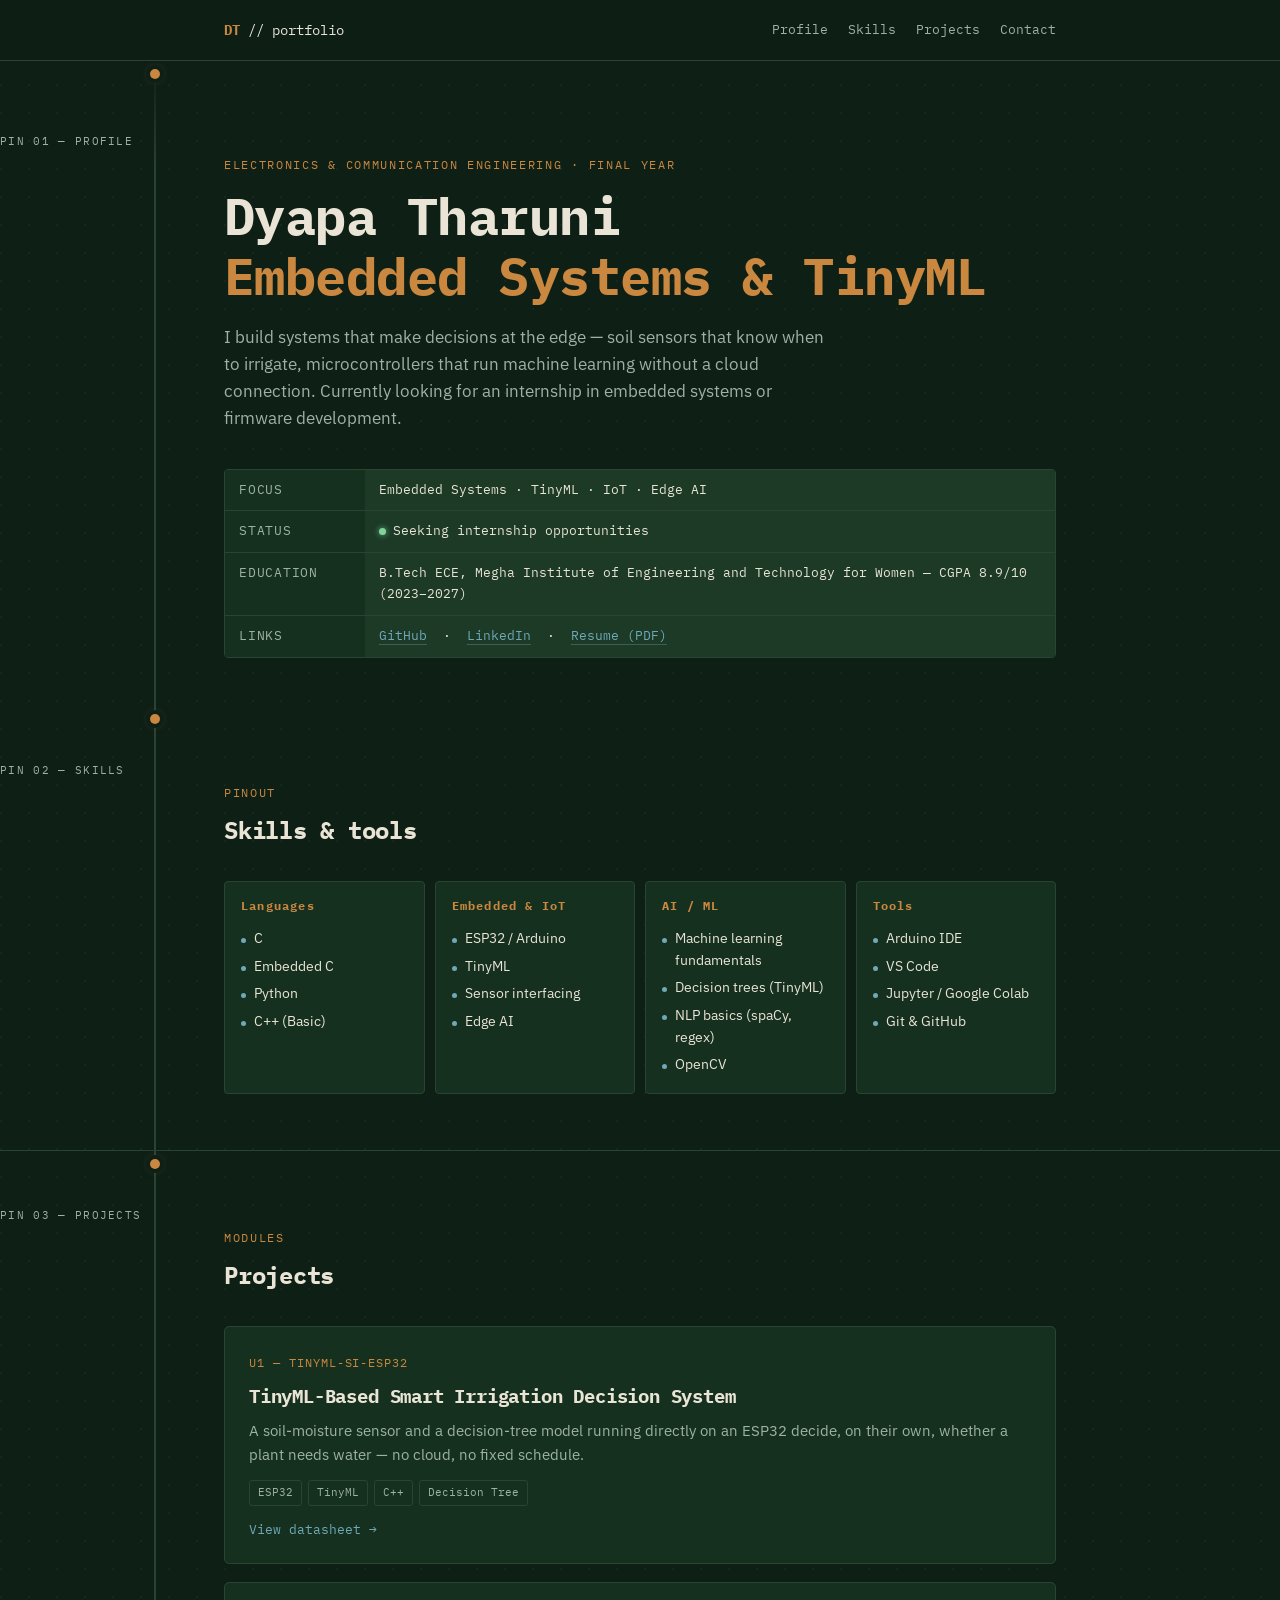
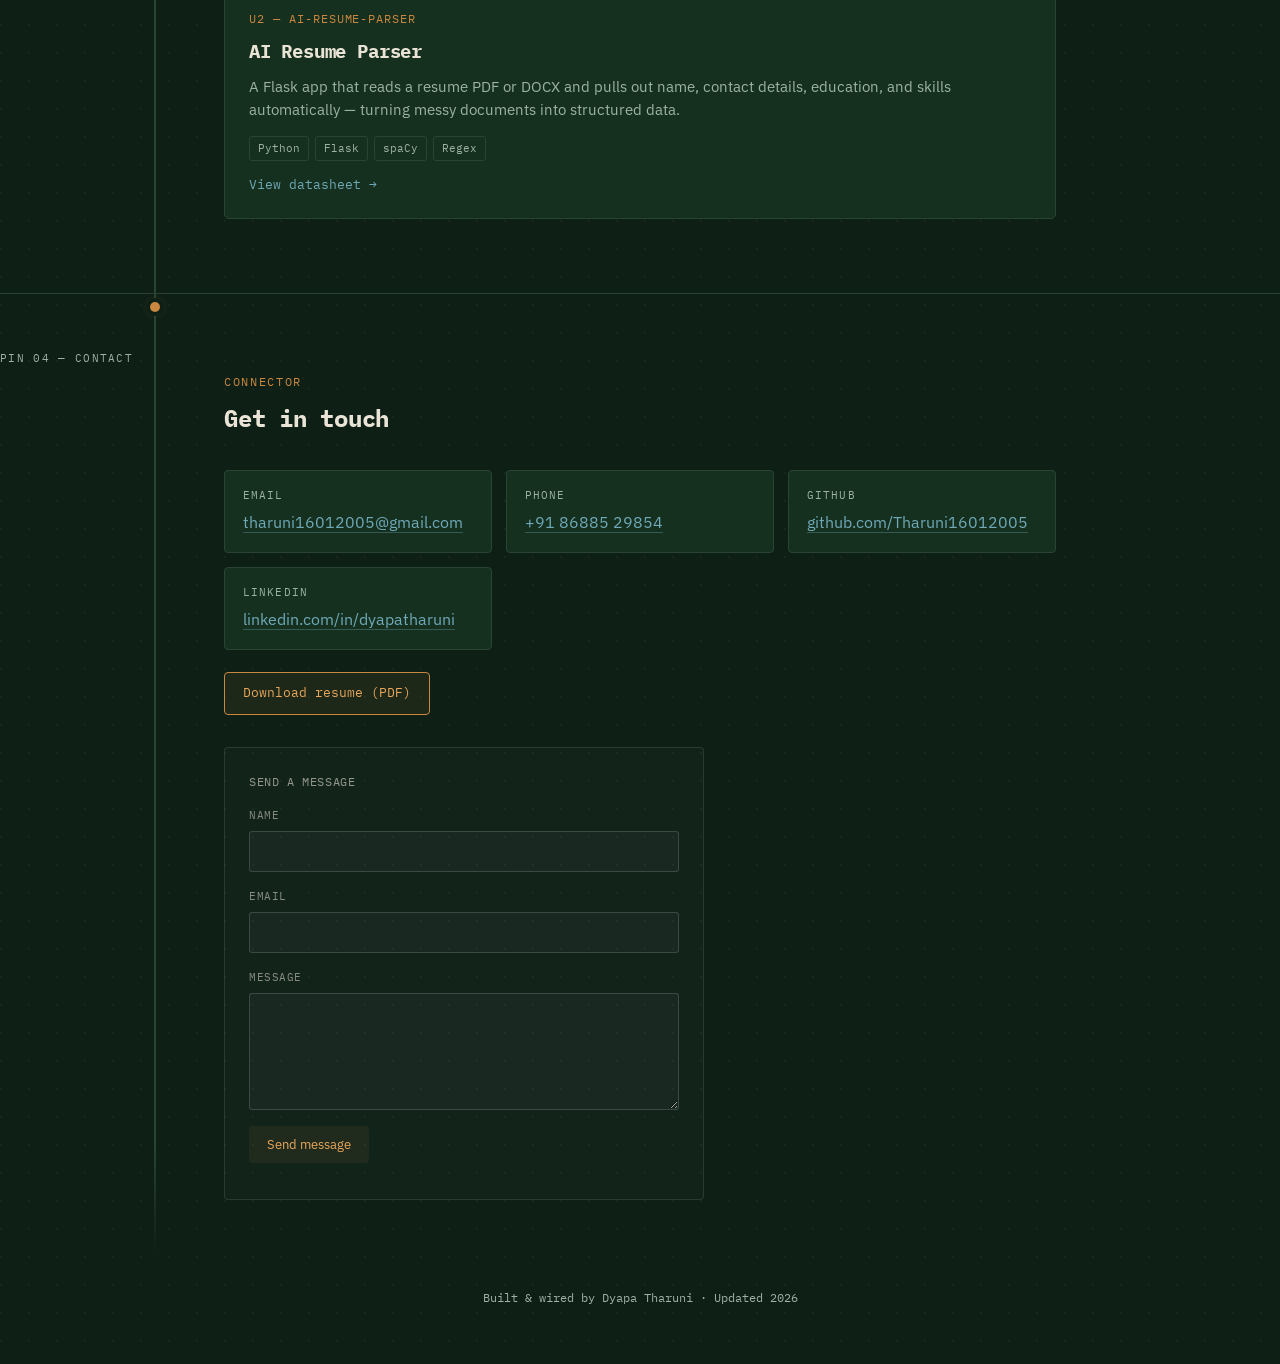
==== index.html @ a43b8faa "Update index.html" ====
<!DOCTYPE html>
<html lang="en">
<head>
<meta charset="UTF-8">
<meta name="viewport" content="width=device-width, initial-scale=1.0">
<title>Dyapa Tharuni — Embedded Systems & TinyML</title>
<meta name="description" content="Portfolio of Dyapa Tharuni, ECE student building embedded systems, TinyML, and IoT projects.">
<link rel="preconnect" href="https://fonts.googleapis.com">
<link rel="preconnect" href="https://fonts.gstatic.com" crossorigin>
<link href="https://fonts.googleapis.com/css2?family=IBM+Plex+Mono:wght@400;500;600&family=IBM+Plex+Sans:wght@400;500;600&display=swap" rel="stylesheet">
<link rel="stylesheet" href="css/style.css">
</head>
<body>

<nav class="site-nav">
  <div class="wrap">
    <a href="#top" class="nav-mark"><strong>DT</strong> // portfolio</a>
    <div class="nav-links">
      <a href="#profile">Profile</a>
      <a href="#skills">Skills</a>
      <a href="#projects">Projects</a>
      <a href="#contact">Contact</a>
    </div>
  </div>
</nav>

<div class="board" id="top">
  <div class="trace-rail" aria-hidden="true"></div>

  <header class="hero pin" id="profile" data-pin="PIN 01 — PROFILE">
    <div class="wrap">
      <span class="pin-marker" aria-hidden="true"></span>
      <span class="eyebrow">Electronics &amp; Communication Engineering · Final Year</span>
      <h1>Dyapa Tharuni<br><span class="role">Embedded Systems &amp; TinyML</span></h1>
      <p class="lede">
        I build systems that make decisions at the edge — soil sensors that
        know when to irrigate, microcontrollers that run machine learning
        without a cloud connection. Currently looking for an internship in
        embedded systems or firmware development.
      </p>

      <div class="spec-table">
        <div class="spec-row">
          <div class="k">FOCUS</div>
          <div class="v">Embedded Systems · TinyML · IoT · Edge AI</div>
        </div>
        <div class="spec-row">
          <div class="k">STATUS</div>
          <div class="v"><span class="status-dot" aria-hidden="true"></span>Seeking internship opportunities</div>
        </div>
        <div class="spec-row">
          <div class="k">EDUCATION</div>
          <div class="v">B.Tech ECE, Megha Institute of Engineering and Technology for Women — CGPA 8.9/10 (2023–2027)</div>
        </div>
        <div class="spec-row">
          <div class="k">LINKS</div>
          <div class="v">
            <a href="https://github.com/Tharuni16012005" target="_blank" rel="noopener">GitHub</a>
            &nbsp;·&nbsp;
            <a href="https://www.linkedin.com/in/dyapatharuni/" target="_blank" rel="noopener">LinkedIn</a>
            &nbsp;·&nbsp;
            <a href="assets/resume/Dyapa_Tharuni_Resume.pdf" target="_blank" rel="noopener">Resume (PDF)</a>
          </div>
        </div>
      </div>
    </div>
  </header>

  <section class="pin" id="skills" data-pin="PIN 02 — SKILLS">
    <div class="wrap">
      <span class="pin-marker" aria-hidden="true"></span>
      <div class="section-head">
        <span class="eyebrow">Pinout</span>
        <h2>Skills &amp; tools</h2>
      </div>
      <div class="pinout">
        <div class="pinout-group">
          <h3>Languages</h3>
          <ul>
            <li>C</li>
            <li>Embedded C</li>
            <li>Python</li>
            <li>C++ (Basic)</li>
          </ul>
        </div>
        <div class="pinout-group">
          <h3>Embedded &amp; IoT</h3>
          <ul>
            <li>ESP32 / Arduino</li>
            <li>TinyML</li>
            <li>Sensor interfacing</li>
            <li>Edge AI</li>
          </ul>
        </div>
        <div class="pinout-group">
          <h3>AI / ML</h3>
          <ul>
            <li>Machine learning fundamentals</li>
            <li>Decision trees (TinyML)</li>
            <li>NLP basics (spaCy, regex)</li>
            <li>OpenCV</li>
          </ul>
        </div>
        <div class="pinout-group">
          <h3>Tools</h3>
          <ul>
            <li>Arduino IDE</li>
            <li>VS Code</li>
            <li>Jupyter / Google Colab</li>
            <li>Git &amp; GitHub</li>
          </ul>
        </div>
      </div>
    </div>
  </section>

  <section class="pin" id="projects" data-pin="PIN 03 — PROJECTS">
    <div class="wrap">
      <span class="pin-marker" aria-hidden="true"></span>
      <div class="section-head">
        <span class="eyebrow">Modules</span>
        <h2>Projects</h2>
      </div>

      <a class="project-card" href="projects/tinyml-irrigation.html">
        <span class="chip-label">U1 — TINYML-SI-ESP32</span>
        <h3>TinyML-Based Smart Irrigation Decision System</h3>
        <p>
          A soil-moisture sensor and a decision-tree model running directly
          on an ESP32 decide, on their own, whether a plant needs water —
          no cloud, no fixed schedule.
        </p>
        <div class="tag-row">
          <span class="tag">ESP32</span>
          <span class="tag">TinyML</span>
          <span class="tag">C++</span>
          <span class="tag">Decision Tree</span>
        </div>
        <div class="view-more">View datasheet →</div>
      </a>

      <a class="project-card" href="projects/resume-parser.html">
        <span class="chip-label">U2 — AI-RESUME-PARSER</span>
        <h3>AI Resume Parser</h3>
        <p>
          A Flask app that reads a resume PDF or DOCX and pulls out name,
          contact details, education, and skills automatically — turning
          messy documents into structured data.
        </p>
        <div class="tag-row">
          <span class="tag">Python</span>
          <span class="tag">Flask</span>
          <span class="tag">spaCy</span>
          <span class="tag">Regex</span>
        </div>
        <div class="view-more">View datasheet →</div>
      </a>
    </div>
  </section>

  <section class="pin" id="contact" data-pin="PIN 04 — CONTACT">
    <div class="wrap">
      <span class="pin-marker" aria-hidden="true"></span>
      <div class="section-head">
        <span class="eyebrow">Connector</span>
        <h2>Get in touch</h2>
      </div>
      <div class="contact-grid">
        <div class="contact-item">
          <span class="k">EMAIL</span>
          <a href="mailto:tharuni16012005@gmail.com">tharuni16012005@gmail.com</a>
        </div>
        <div class="contact-item">
          <span class="k">PHONE</span>
          <a href="tel:+918688529854">+91 86885 29854</a>
        </div>
        <div class="contact-item">
          <span class="k">GITHUB</span>
          <a href="https://github.com/Tharuni16012005" target="_blank" rel="noopener">github.com/Tharuni16012005</a>
        </div>
        <div class="contact-item">
          <span class="k">LINKEDIN</span>
          <a href="https://www.linkedin.com/in/dyapatharuni/" target="_blank" rel="noopener">linkedin.com/in/dyapatharuni</a>
        </div>
      </div>

      <p style="margin-top:22px;">
        <a class="btn" href="assets/resume/Dyapa_Tharuni_Resume.pdf" target="_blank" rel="noopener">Download resume (PDF)</a>
      </p>

      <!-- Working contact form -->
      <div class="contact-form-block">
        <span class="k">SEND A MESSAGE</span>
        <form id="contact-form" action="https://formspree.io/f/moeayyqz" method="POST">
          <div class="form-field">
            <label for="name">NAME</label>
            <input type="text" id="name" name="name" required>
          </div>
          <div class="form-field">
            <label for="email">EMAIL</label>
            <input type="email" id="email" name="email" required>
          </div>
          <div class="form-field">
            <label for="message">MESSAGE</label>
            <textarea id="message" name="message" rows="5" required></textarea>
          </div>
          <button type="submit" class="btn">Send message</button>
          <p id="form-status"></p>
        </form>
      </div>
    </div>
  </section>
</div>

<footer class="site-footer">
  Built &amp; wired by Dyapa Tharuni · Updated 2026
</footer>

<script>
  const contactForm = document.getElementById("contact-form");
  const formStatus = document.getElementById("form-status");

  contactForm.addEventListener("submit", async function (e) {
    e.preventDefault();
    const data = new FormData(contactForm);
    formStatus.textContent = "Sending...";
    formStatus.className = "";

    try {
      const response = await fetch(contactForm.action, {
        method: "POST",
        body: data,
        headers: { Accept: "application/json" }
      });
      if (response.ok) {
        formStatus.textContent = "Message sent — thanks, I'll get back to you soon.";
        formStatus.className = "status-ok";
        contactForm.reset();
      } else {
        formStatus.textContent = "Something went wrong. Please try again or email me directly.";
        formStatus.className = "status-err";
      }
    } catch (error) {
      formStatus.textContent = "Network error. Please try again.";
      formStatus.className = "status-err";
    }
  });
</script>

</body>
</html>
---- css/style.css ----
/* ============================================
   TOKENS
   ============================================ */
:root {
  --pcb-dark:      #0e1f16;   /* page background — deep PCB green-black */
  --pcb-panel:     #16301f;   /* card / panel background */
  --pcb-panel-2:   #1c3a26;   /* slightly raised panel */
  --silk:          #e9e4d6;   /* silkscreen off-white — primary text */
  --silk-dim:      #9db2a4;   /* muted labels / secondary text */
  --copper:        #c9873f;   /* primary accent */
  --copper-bright: #e8a75c;   /* hover / bright accent */
  --signal:        #6fa9b8;   /* secondary accent — trace / link */
  --hairline:      #2a4433;   /* borders */
  --mono: 'IBM Plex Mono', 'SFMono-Regular', Menlo, Consolas, monospace;
  --sans: 'IBM Plex Sans', -apple-system, BlinkMacSystemFont, 'Segoe UI', sans-serif;
  --max: 880px;
}

* { box-sizing: border-box; }

html {
  scroll-behavior: smooth;
}

@media (prefers-reduced-motion: reduce) {
  html { scroll-behavior: auto; }
  *, *::before, *::after {
    animation-duration: 0.001ms !important;
    animation-iteration-count: 1 !important;
    transition-duration: 0.001ms !important;
  }
}

body {
  margin: 0;
  background: var(--pcb-dark);
  background-image:
    radial-gradient(circle at 1px 1px, rgba(233,228,214,0.045) 1px, transparent 0);
  background-size: 28px 28px;
  color: var(--silk);
  font-family: var(--sans);
  font-size: 16px;
  line-height: 1.6;
  -webkit-font-smoothing: antialiased;
}

a {
  color: var(--signal);
  text-decoration: none;
  border-bottom: 1px solid rgba(111,169,184,0.35);
  transition: border-color 0.15s ease, color 0.15s ease;
}
a:hover, a:focus-visible {
  color: var(--copper-bright);
  border-color: var(--copper-bright);
}
a:focus-visible {
  outline: 2px solid var(--copper-bright);
  outline-offset: 3px;
  border-radius: 2px;
}

h1, h2, h3 {
  font-family: var(--mono);
  color: var(--silk);
  margin: 0;
  letter-spacing: -0.01em;
}

.eyebrow {
  font-family: var(--mono);
  font-size: 12px;
  letter-spacing: 0.14em;
  text-transform: uppercase;
  color: var(--copper);
}

code, .mono { font-family: var(--mono); }

img { max-width: 100%; display: block; border-radius: 3px; }

/* ============================================
   LAYOUT SHELL
   ============================================ */
.wrap {
  max-width: var(--max);
  margin: 0 auto;
  padding: 0 24px;
}

/* trace rail — the signature element: a copper trace running the
   length of the page, with a solder pad marking each section (pin) */
.board {
  position: relative;
}

.trace-rail {
  position: absolute;
  left: 0;
  top: 0;
  bottom: 0;
  width: 2px;
  background: linear-gradient(to bottom, transparent, var(--hairline) 4%, var(--hairline) 96%, transparent);
  display: none;
}

@media (min-width: 900px) {
  .trace-rail { display: block; left: calc((100% - var(--max)) / 2 - 46px); }
}

.pin {
  position: relative;
}
.pin::before {
  content: attr(data-pin);
  display: block;
  font-family: var(--mono);
  font-size: 11px;
  letter-spacing: 0.12em;
  color: var(--silk-dim);
}

@media (min-width: 900px) {
  .pin-marker {
    position: absolute;
    left: calc((100% - var(--max)) / 2 - 46px);
    top: 8px;
    width: 10px;
    height: 10px;
    margin-left: -4px;
    border-radius: 50%;
    background: var(--copper);
    box-shadow: 0 0 0 4px var(--pcb-dark), 0 0 10px rgba(201,135,63,0.5);
    animation: pulse 3.2s ease-in-out infinite;
  }
}

@keyframes pulse {
  0%, 100% { box-shadow: 0 0 0 4px var(--pcb-dark), 0 0 10px rgba(201,135,63,0.35); }
  50%      { box-shadow: 0 0 0 4px var(--pcb-dark), 0 0 16px rgba(232,167,92,0.75); }
}

/* ============================================
   NAV
   ============================================ */
.site-nav {
  border-bottom: 1px solid var(--hairline);
  position: sticky;
  top: 0;
  background: rgba(14,31,22,0.92);
  backdrop-filter: blur(6px);
  z-index: 10;
}
.site-nav .wrap {
  display: flex;
  justify-content: space-between;
  align-items: center;
  height: 60px;
}
.nav-mark {
  font-family: var(--mono);
  font-size: 14px;
  color: var(--silk);
  border: none;
}
.nav-mark strong { color: var(--copper); }
.nav-links {
  display: flex;
  gap: 20px;
  font-family: var(--mono);
  font-size: 13px;
}
.nav-links a {
  color: var(--silk-dim);
  border: none;
}
.nav-links a:hover { color: var(--copper-bright); }

/* ============================================
   HERO
   ============================================ */
.hero {
  padding: 72px 0 48px;
}
.hero h1 {
  font-size: clamp(32px, 5vw, 52px);
  line-height: 1.15;
  margin-top: 10px;
}
.hero .role {
  color: var(--copper);
}
.hero p.lede {
  font-size: 17px;
  color: var(--silk-dim);
  max-width: 60ch;
  margin-top: 18px;
}

.spec-table {
  margin-top: 36px;
  border: 1px solid var(--hairline);
  border-radius: 4px;
  overflow: hidden;
  font-family: var(--mono);
  font-size: 13px;
}
.spec-row {
  display: grid;
  grid-template-columns: 140px 1fr;
  border-top: 1px solid var(--hairline);
}
.spec-row:first-child { border-top: none; }
.spec-row .k {
  padding: 10px 14px;
  color: var(--silk-dim);
  background: var(--pcb-panel);
  letter-spacing: 0.06em;
}
.spec-row .v {
  padding: 10px 14px;
  background: var(--pcb-panel-2);
}
.spec-row .v .status-dot {
  display: inline-block;
  width: 7px; height: 7px;
  border-radius: 50%;
  background: #7fd39a;
  margin-right: 7px;
  box-shadow: 0 0 6px rgba(127,211,154,0.8);
}

/* ============================================
   SECTION HEADERS
   ============================================ */
section { padding: 56px 0; }
section + section { border-top: 1px solid var(--hairline); }

.section-head {
  margin-bottom: 32px;
}
.section-head h2 {
  font-size: 24px;
  margin-top: 6px;
}

/* ============================================
   SKILLS (pinout diagram)
   ============================================ */
.pinout {
  display: grid;
  grid-template-columns: repeat(auto-fill, minmax(200px, 1fr));
  gap: 10px;
}
.pinout-group {
  border: 1px solid var(--hairline);
  border-radius: 4px;
  padding: 14px 16px;
  background: var(--pcb-panel);
}
.pinout-group h3 {
  font-size: 12px;
  letter-spacing: 0.1em;
  color: var(--copper);
  margin-bottom: 10px;
}
.pinout-group ul {
  list-style: none;
  margin: 0; padding: 0;
  font-size: 13.5px;
  color: var(--silk);
}
.pinout-group li {
  padding: 3px 0;
  display: flex;
  align-items: baseline;
  gap: 8px;
}
.pinout-group li::before {
  content: '';
  width: 5px; height: 5px;
  border-radius: 50%;
  background: var(--signal);
  flex-shrink: 0;
}

/* ============================================
   PROJECT CARDS
   ============================================ */
.project-card {
  display: block;
  border: 1px solid var(--hairline);
  border-radius: 5px;
  background: var(--pcb-panel);
  padding: 22px 24px;
  margin-bottom: 18px;
  transition: border-color 0.15s ease, transform 0.15s ease;
}
.project-card:hover, .project-card:focus-visible {
  border-color: var(--copper);
  transform: translateY(-2px);
}
.chip-label {
  font-family: var(--mono);
  font-size: 12px;
  color: var(--copper);
  letter-spacing: 0.08em;
}
.project-card h3 {
  font-size: 19px;
  margin-top: 6px;
}
.project-card p {
  color: var(--silk-dim);
  margin-top: 8px;
  font-size: 14.5px;
}
.tag-row {
  margin-top: 14px;
  display: flex;
  flex-wrap: wrap;
  gap: 6px;
}
.tag {
  font-family: var(--mono);
  font-size: 11px;
  padding: 3px 8px;
  border: 1px solid var(--hairline);
  border-radius: 3px;
  color: var(--silk-dim);
}
.view-more {
  margin-top: 14px;
  font-family: var(--mono);
  font-size: 13px;
  color: var(--signal);
}

/* ============================================
   CONTACT / FOOTER
   ============================================ */
.contact-grid {
  display: grid;
  grid-template-columns: repeat(auto-fit, minmax(220px, 1fr));
  gap: 14px;
}
.contact-item {
  border: 1px solid var(--hairline);
  border-radius: 4px;
  padding: 16px 18px;
  background: var(--pcb-panel);
}
.contact-item .k {
  font-family: var(--mono);
  font-size: 11px;
  letter-spacing: 0.1em;
  color: var(--silk-dim);
  display: block;
  margin-bottom: 6px;
}
.btn {
  display: inline-block;
  font-family: var(--mono);
  font-size: 13px;
  padding: 10px 18px;
  border: 1px solid var(--copper);
  border-radius: 4px;
  color: var(--copper-bright);
  background: rgba(201,135,63,0.08);
}
.btn:hover, .btn:focus-visible {
  background: rgba(201,135,63,0.18);
  color: var(--copper-bright);
  border-color: var(--copper-bright);
}

.site-footer {
  padding: 32px 0 56px;
  font-family: var(--mono);
  font-size: 12px;
  color: var(--silk-dim);
  text-align: center;
}

/* ============================================
   PROJECT DETAIL PAGES
   ============================================ */
.detail-header {
  padding: 48px 0 32px;
}
.back-link {
  font-family: var(--mono);
  font-size: 13px;
  color: var(--silk-dim);
  border: none;
}
.back-link:hover { color: var(--copper-bright); }
.detail-header h1 {
  font-size: clamp(26px, 4vw, 38px);
  margin-top: 14px;
}
.detail-header .summary {
  color: var(--silk-dim);
  margin-top: 14px;
  font-size: 16px;
  max-width: 68ch;
}

.detail-block { padding: 40px 0; }
.detail-block + .detail-block { border-top: 1px solid var(--hairline); }
.detail-block h2 {
  font-size: 12px;
  letter-spacing: 0.12em;
  color: var(--copper);
  text-transform: uppercase;
  margin-bottom: 16px;
}
.detail-block p { margin: 0 0 14px; max-width: 68ch; }
.detail-block ul { margin: 0 0 14px; padding-left: 20px; max-width: 68ch; }
.detail-block li { margin-bottom: 6px; }

.gallery {
  display: grid;
  grid-template-columns: repeat(auto-fit, minmax(240px, 1fr));
  gap: 14px;
  margin-top: 20px;
}
.gallery figure {
  margin: 0;
  border: 1px solid var(--hairline);
  border-radius: 4px;
  overflow: hidden;
  background: var(--pcb-panel);
}
.gallery img { border-radius: 0; }
.gallery figcaption {
  font-family: var(--mono);
  font-size: 11.5px;
  color: var(--silk-dim);
  padding: 8px 12px;
  border-top: 1px solid var(--hairline);
}

.stack-list {
  display: flex;
  flex-wrap: wrap;
  gap: 8px;
}

.link-row {
  display: flex;
  flex-wrap: wrap;
  gap: 12px;
  margin-top: 6px;
}
/* ============================================= */
/* ADD to css/style.css — styles for the new contact form */
/* Adjust the color values below if they don't exactly match */
/* your existing --bg / --accent / --card-bg variables      */
/* ============================================= */

.contact-form-block {
  margin-top: 32px;
  border: 1px solid rgba(255, 255, 255, 0.1);
  background: rgba(255, 255, 255, 0.02);
  padding: 24px;
  border-radius: 4px;
  max-width: 480px;
}

.contact-form-block > .k {
  font-family: 'IBM Plex Mono', monospace;
  font-size: 0.75rem;
  letter-spacing: 0.05em;
  opacity: 0.6;
  display: block;
  margin-bottom: 16px;
}

.form-field {
  display: flex;
  flex-direction: column;
  gap: 6px;
  margin-bottom: 16px;
}

.form-field label {
  font-family: 'IBM Plex Mono', monospace;
  font-size: 0.7rem;
  letter-spacing: 0.05em;
  opacity: 0.55;
}

.form-field input,
.form-field textarea {
  font-family: 'IBM Plex Sans', sans-serif;
  font-size: 0.9rem;
  background: rgba(255, 255, 255, 0.03);
  border: 1px solid rgba(255, 255, 255, 0.15);
  border-radius: 3px;
  padding: 10px 12px;
  color: inherit;
  resize: vertical;
}

.form-field input:focus,
.form-field textarea:focus {
  outline: none;
  border-color: currentColor;
}

.contact-form-block button.btn {
  cursor: pointer;
  border: none;
  font-family: inherit;
}

#form-status {
  margin-top: 12px;
  font-family: 'IBM Plex Mono', monospace;
  font-size: 0.8rem;
}

#form-status.status-ok {
  color: #7fd88f;
}

#form-status.status-err {
  color: #e0705a;
}
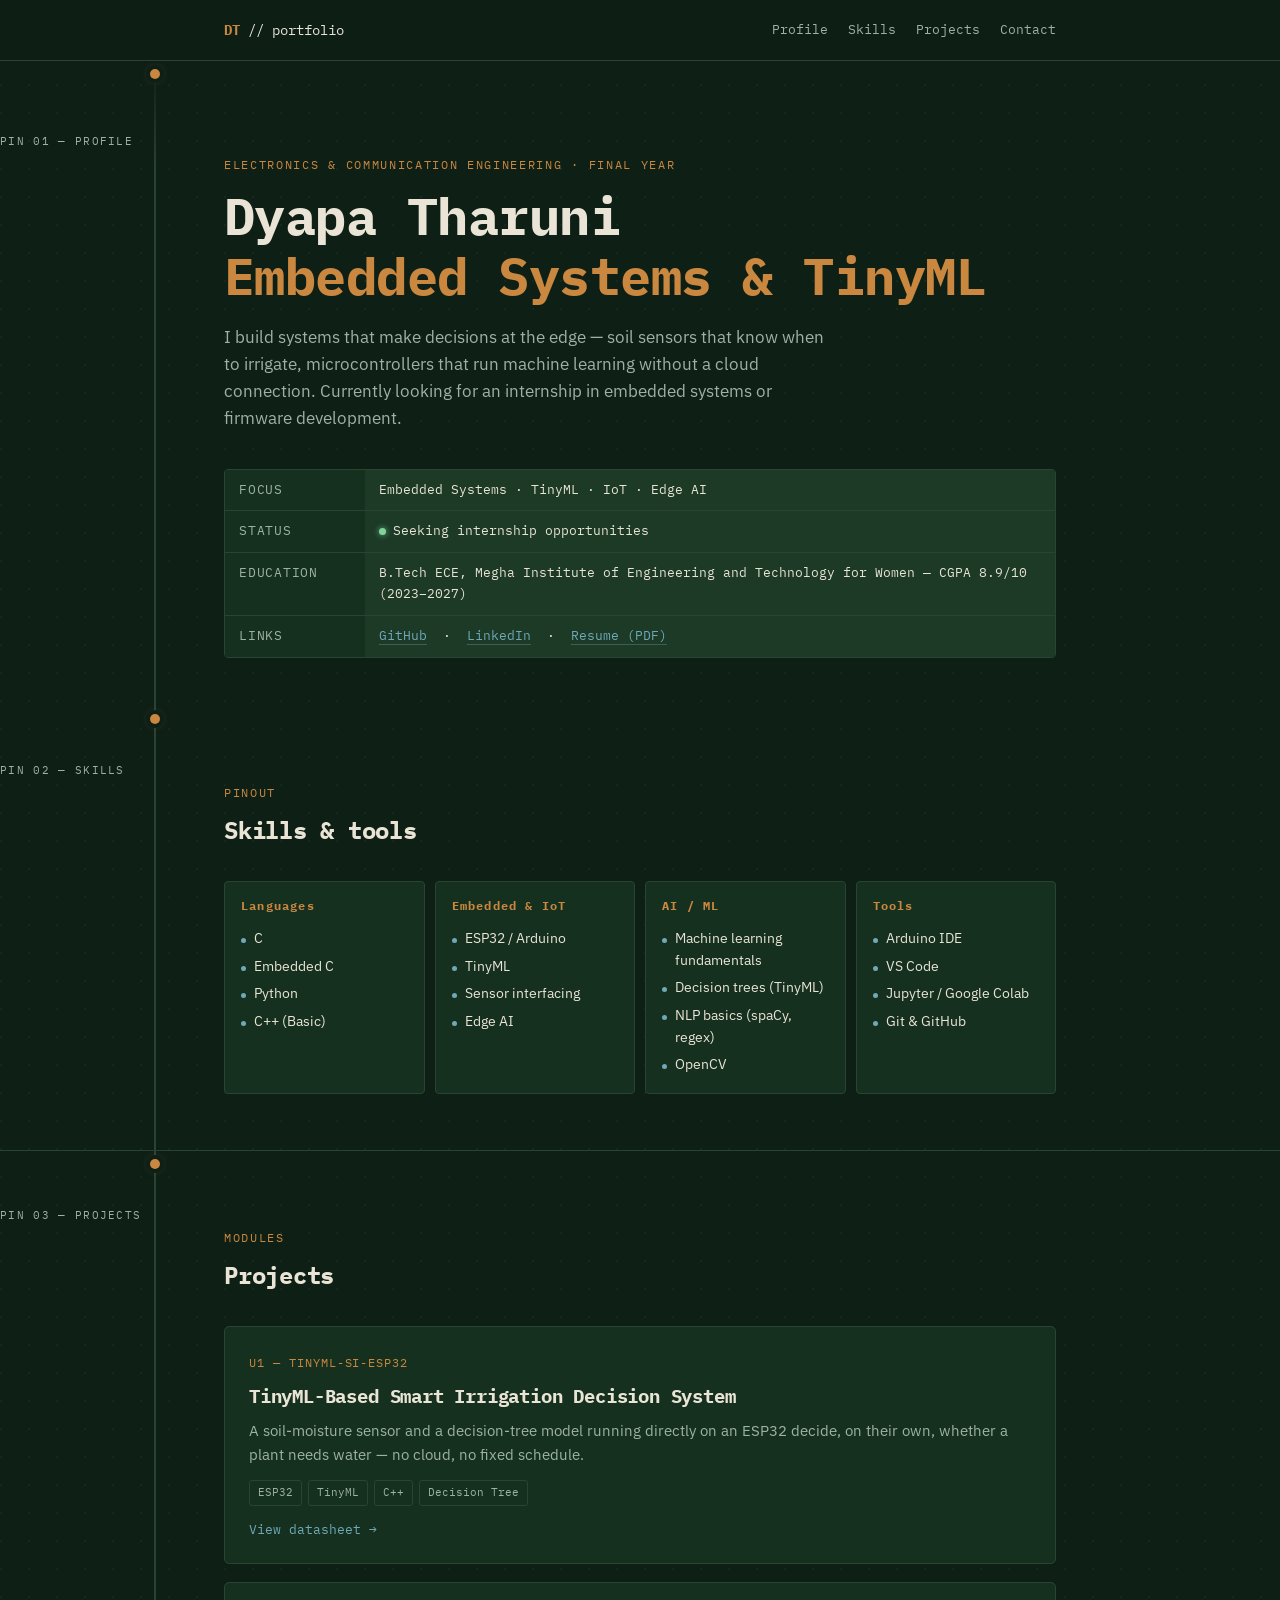
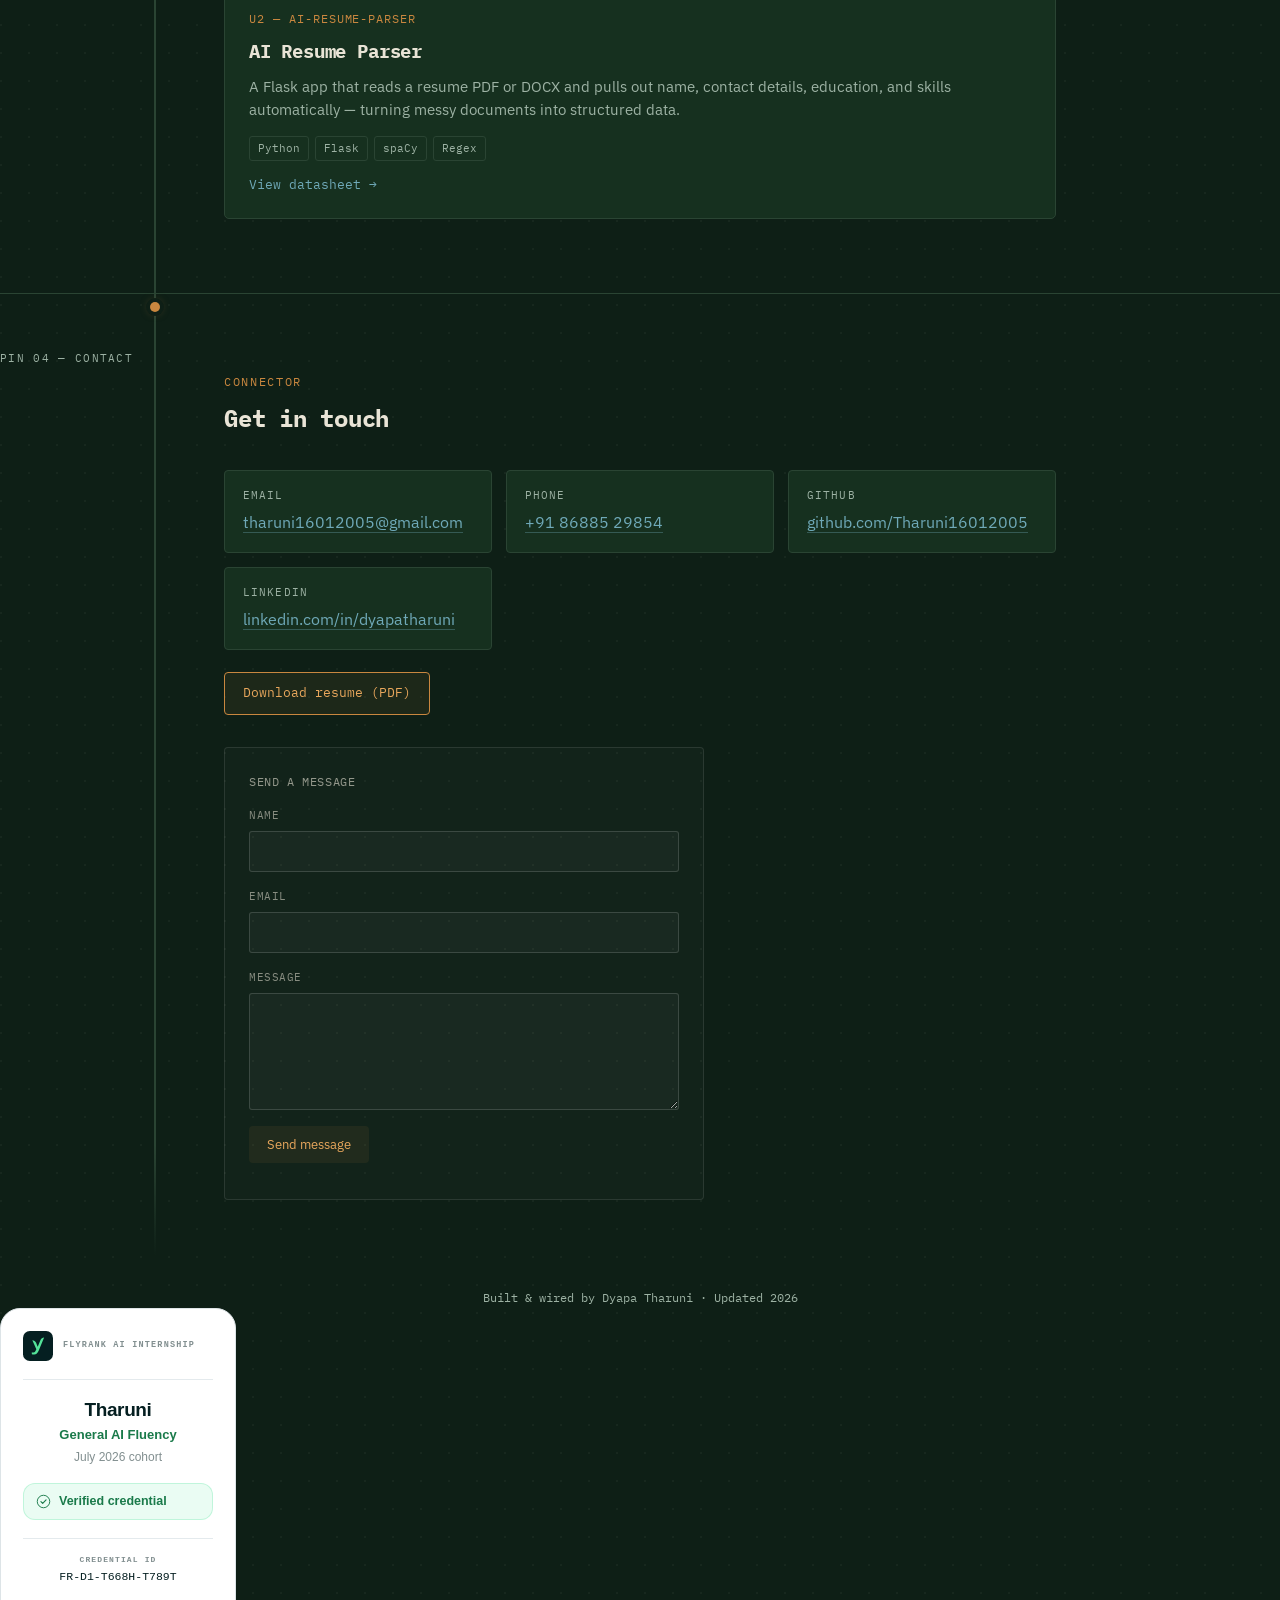
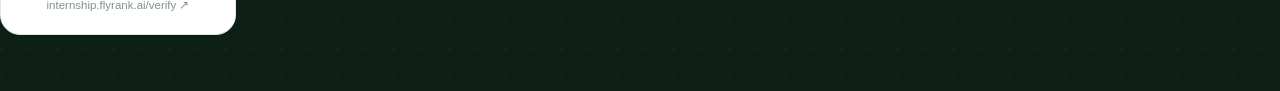
==== commit ccc6d33a: "Update index.html" ====
--- a/index.html
+++ b/index.html
@@ -1,6 +1,10 @@
 <!DOCTYPE html>
 <html lang="en">
 <head>
+<meta property="og:title" content="Dyapa Tharuni — Embedded Systems & TinyML"> 
+<meta property="og:description" content="Portfolio of Dyapa Tharuni, ECE student building embedded systems, TinyML, and IoT projects."> 
+<meta property="og:image" content="https://tharuni16012005.github.io/og-image.png"> 
+<meta property="og:url" content="https://tharuni16012005.github.io/">
 <meta charset="UTF-8">
 <meta name="viewport" content="width=device-width, initial-scale=1.0">
 <title>Dyapa Tharuni — Embedded Systems & TinyML</title>
@@ -9,8 +13,19 @@
 <link rel="preconnect" href="https://fonts.gstatic.com" crossorigin>
 <link href="https://fonts.googleapis.com/css2?family=IBM+Plex+Mono:wght@400;500;600&family=IBM+Plex+Sans:wght@400;500;600&display=swap" rel="stylesheet">
 <link rel="stylesheet" href="css/style.css">
+<link rel="icon" type="image/svg+xml" href="/logo.svg"> 
 </head>
 <body>
+  <script>
+  const contactForm = document.getElementById("contact-form");
+  ...
+});
+</script>
+
+<script type='module' src='https://static.cloudflareinsights.com/beacon.min.js' data-cf-beacon='{"token": "6189657ae3754360a5d1371adfa41eb2"}'></script>
+
+</body>
+</html>
 
 <nav class="site-nav">
   <div class="wrap">
@@ -214,6 +229,29 @@
 
 <footer class="site-footer">
   Built &amp; wired by Dyapa Tharuni · Updated 2026
+  <a href="https://internship.flyrank.ai/verify?id=FR-D1-T668H-T789T&amp;first_name=Tharuni" target="_blank" rel="noopener noreferrer"
+   aria-label="Verify this FlyRank AI Internship credential FR-D1-T668H-T789T"
+   style="box-sizing:border-box;margin:0;padding:0;border:0;background:none;text-decoration:none;font-family:-apple-system,BlinkMacSystemFont,'Segoe UI',Roboto,Helvetica,Arial,sans-serif;font-style:normal;line-height:1.25;text-transform:none;float:none;-webkit-font-smoothing:antialiased;display:flex;flex-direction:column;width:236px;padding:22px;background:#FFFFFF;border:1px solid #DDE4E7;border-radius:20px;box-shadow:0 1px 2px rgba(5,31,33,0.05)">
+  <span style="margin:0;padding:0;border:0;background:none;color:inherit;font-weight:400;font-style:normal;letter-spacing:normal;text-transform:none;text-decoration:none;white-space:normal;float:none;display:flex;align-items:center;gap:10px">
+    <svg width="30" height="30" viewBox="0 0 96 96" fill="none" xmlns="http://www.w3.org/2000/svg" aria-hidden="true" focusable="false" style="display:block;flex:none;opacity:1;transform:none;max-width:none"><rect width="96" height="96" rx="22" fill="#051F21" /><path d="M28.2354 74.2202V67.9039C29.6419 68.4369 31.3724 68.7055 33.4311 68.7055C35.3235 68.7055 36.8153 68.2396 37.8979 67.3079C38.9805 66.3762 39.9566 64.8695 40.8218 62.792L42.6887 58.3139L29.8976 29.2879C35.0038 29.2879 39.6028 32.3307 41.5294 36.9893L47.0746 50.3985L56.0126 28.6038C57.9221 23.9452 62.5168 20.894 67.6187 20.894L50.0795 63.5936C48.4556 67.5933 46.5205 70.5102 44.2743 72.3484C42.0281 74.1867 39.1169 75.1058 35.5451 75.1058C32.6212 75.1058 30.1875 74.812 28.2354 74.2244V74.2202Z" fill="#54E399" /></svg>
+    <span style="margin:0;padding:0;border:0;background:none;color:inherit;font-weight:400;font-style:normal;letter-spacing:normal;text-transform:none;text-decoration:none;white-space:normal;float:none;font-family:ui-monospace,SFMono-Regular,Menlo,Consolas,monospace;font-size:8.5px;font-weight:700;letter-spacing:0.14em;text-transform:uppercase;color:rgba(5,31,33,0.5);line-height:1.4">FlyRank AI Internship</span>
+  </span>
+  <span style="margin:0;padding:0;border:0;background:none;color:inherit;font-weight:400;font-style:normal;letter-spacing:normal;text-transform:none;text-decoration:none;white-space:normal;float:none;display:block;height:1px;background:#E4EAED;margin:18px 0"></span>
+  <span style="margin:0;padding:0;border:0;background:none;color:inherit;font-weight:400;font-style:normal;letter-spacing:normal;text-transform:none;text-decoration:none;white-space:normal;float:none;display:flex;flex-direction:column;gap:6px">
+    <span style="margin:0;padding:0;border:0;background:none;color:inherit;font-weight:400;font-style:normal;letter-spacing:normal;text-transform:none;text-decoration:none;white-space:normal;float:none;font-size:19px;font-weight:600;color:#051F21;letter-spacing:-0.02em;line-height:1.25">Tharuni</span>
+    <span style="margin:0;padding:0;border:0;background:none;color:inherit;font-weight:400;font-style:normal;letter-spacing:normal;text-transform:none;text-decoration:none;white-space:normal;float:none;font-size:13px;font-weight:600;color:#1A7A4A">General AI Fluency</span>
+    <span style="margin:0;padding:0;border:0;background:none;color:inherit;font-weight:400;font-style:normal;letter-spacing:normal;text-transform:none;text-decoration:none;white-space:normal;float:none;font-size:12px;color:rgba(5,31,33,0.5)">July 2026 cohort</span>
+  </span>
+  <span style="margin:0;padding:0;border:0;background:none;color:inherit;font-weight:400;font-style:normal;letter-spacing:normal;text-transform:none;text-decoration:none;white-space:normal;float:none;display:flex;align-items:center;gap:8px;margin-top:18px;padding:10px 12px;background:rgba(84,227,153,0.12);border:1px solid rgba(84,227,153,0.28);border-radius:12px">
+    <svg width="15" height="15" viewBox="0 0 24 24" fill="none" xmlns="http://www.w3.org/2000/svg" aria-hidden="true" focusable="false" style="display:block;flex:none;opacity:1;transform:none;max-width:none"><circle cx="12" cy="12" r="10" stroke="#1A7A4A" stroke-width="1.5" /><path d="M7.9 12.3l2.8 2.8 5.4-5.8" stroke="#1A7A4A" stroke-width="1.8" stroke-linecap="round" stroke-linejoin="round" /></svg>
+    <span style="margin:0;padding:0;border:0;background:none;color:inherit;font-weight:400;font-style:normal;letter-spacing:normal;text-transform:none;text-decoration:none;white-space:normal;float:none;font-size:12.5px;font-weight:600;color:#1A7A4A">Verified credential</span>
+  </span>
+  <span style="margin:0;padding:0;border:0;background:none;color:inherit;font-weight:400;font-style:normal;letter-spacing:normal;text-transform:none;text-decoration:none;white-space:normal;float:none;display:flex;flex-direction:column;gap:5px;margin-top:18px;padding-top:16px;border-top:1px solid #E4EAED">
+    <span style="margin:0;padding:0;border:0;background:none;color:inherit;font-weight:400;font-style:normal;letter-spacing:normal;text-transform:none;text-decoration:none;white-space:normal;float:none;font-family:ui-monospace,SFMono-Regular,Menlo,Consolas,monospace;font-size:8px;font-weight:700;letter-spacing:0.14em;text-transform:uppercase;color:rgba(5,31,33,0.5)">Credential ID</span>
+    <span style="margin:0;padding:0;border:0;background:none;color:inherit;font-weight:400;font-style:normal;letter-spacing:normal;text-transform:none;text-decoration:none;white-space:normal;float:none;font-family:ui-monospace,SFMono-Regular,Menlo,Consolas,monospace;font-size:11.5px;color:#051F21">FR-D1-T668H-T789T</span>
+    <span style="margin:0;padding:0;border:0;background:none;color:inherit;font-weight:400;font-style:normal;letter-spacing:normal;text-transform:none;text-decoration:none;white-space:normal;float:none;font-size:11.5px;color:rgba(5,31,33,0.5);margin-top:8px">internship.flyrank.ai/verify ↗</span>
+  </span>
+</a>
 </footer>
 
 <script>
@@ -249,3 +287,4 @@
 
 </body>
 </html>
+
